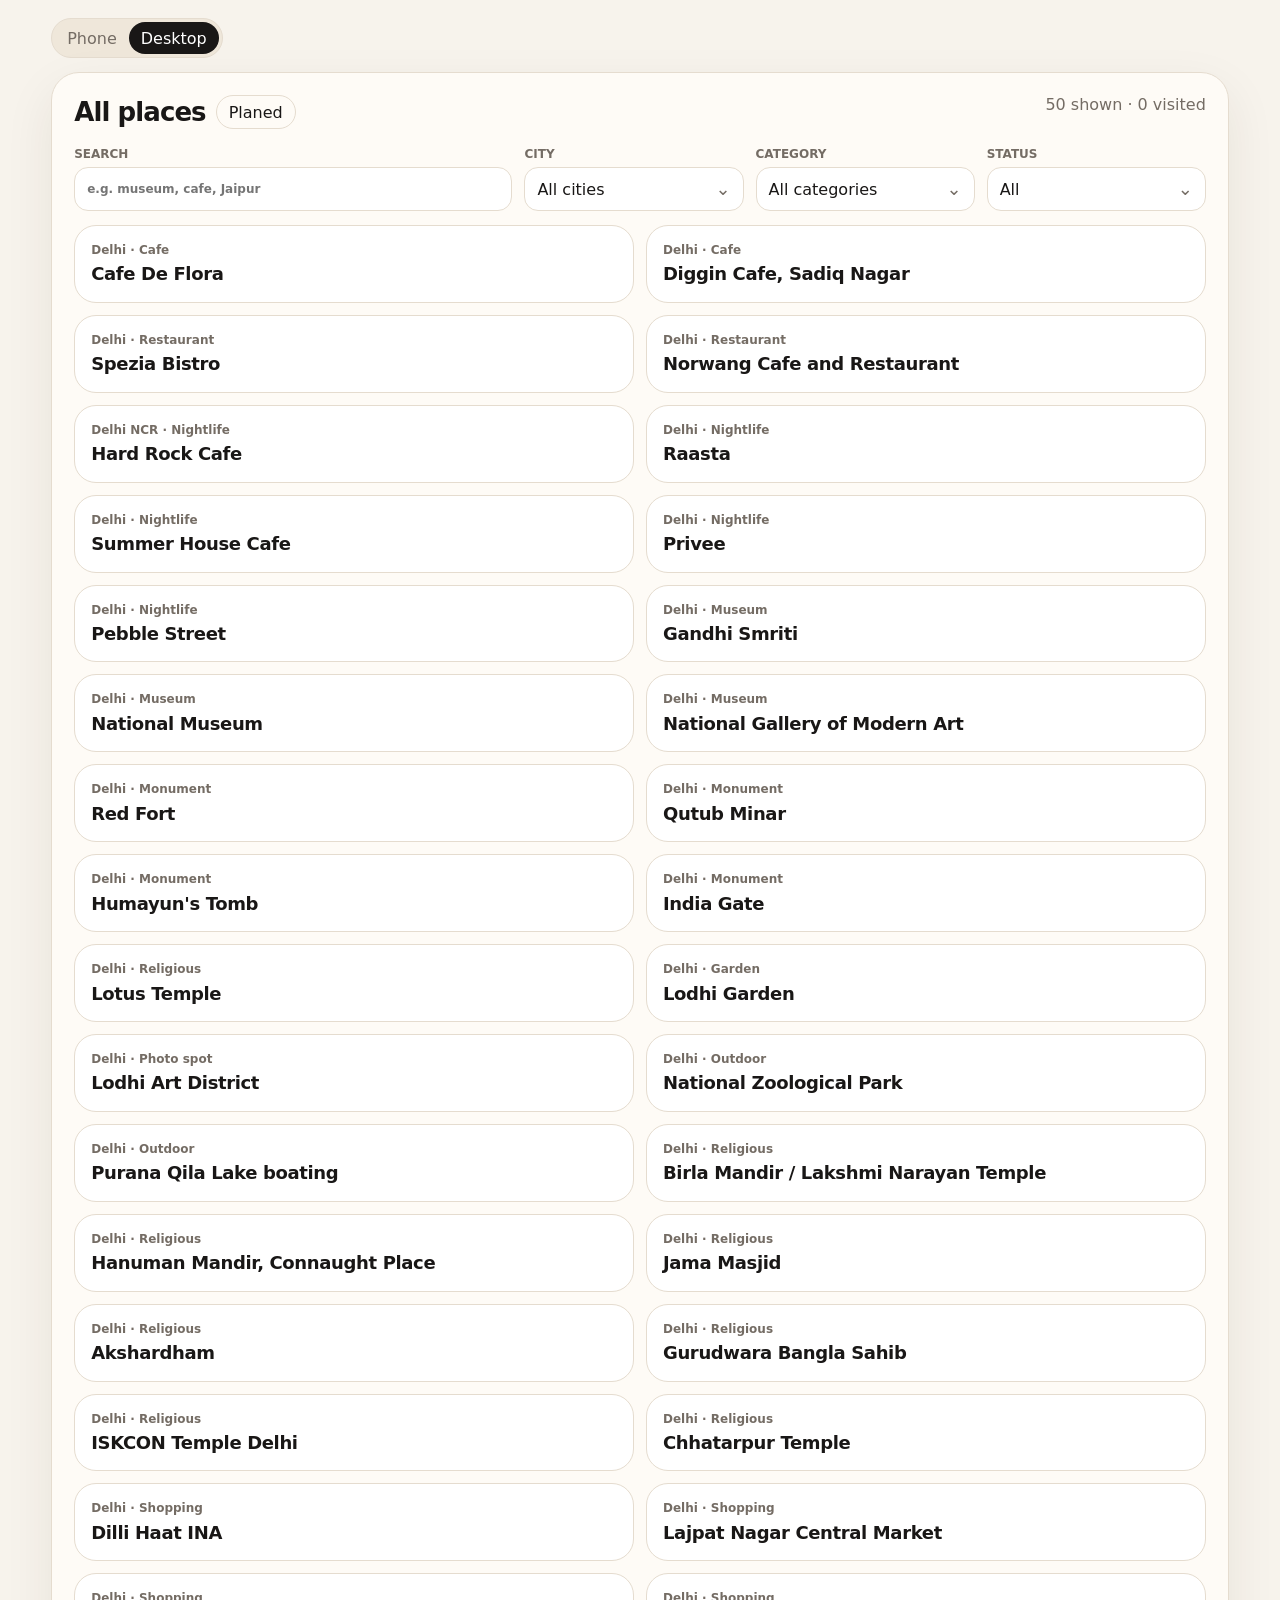
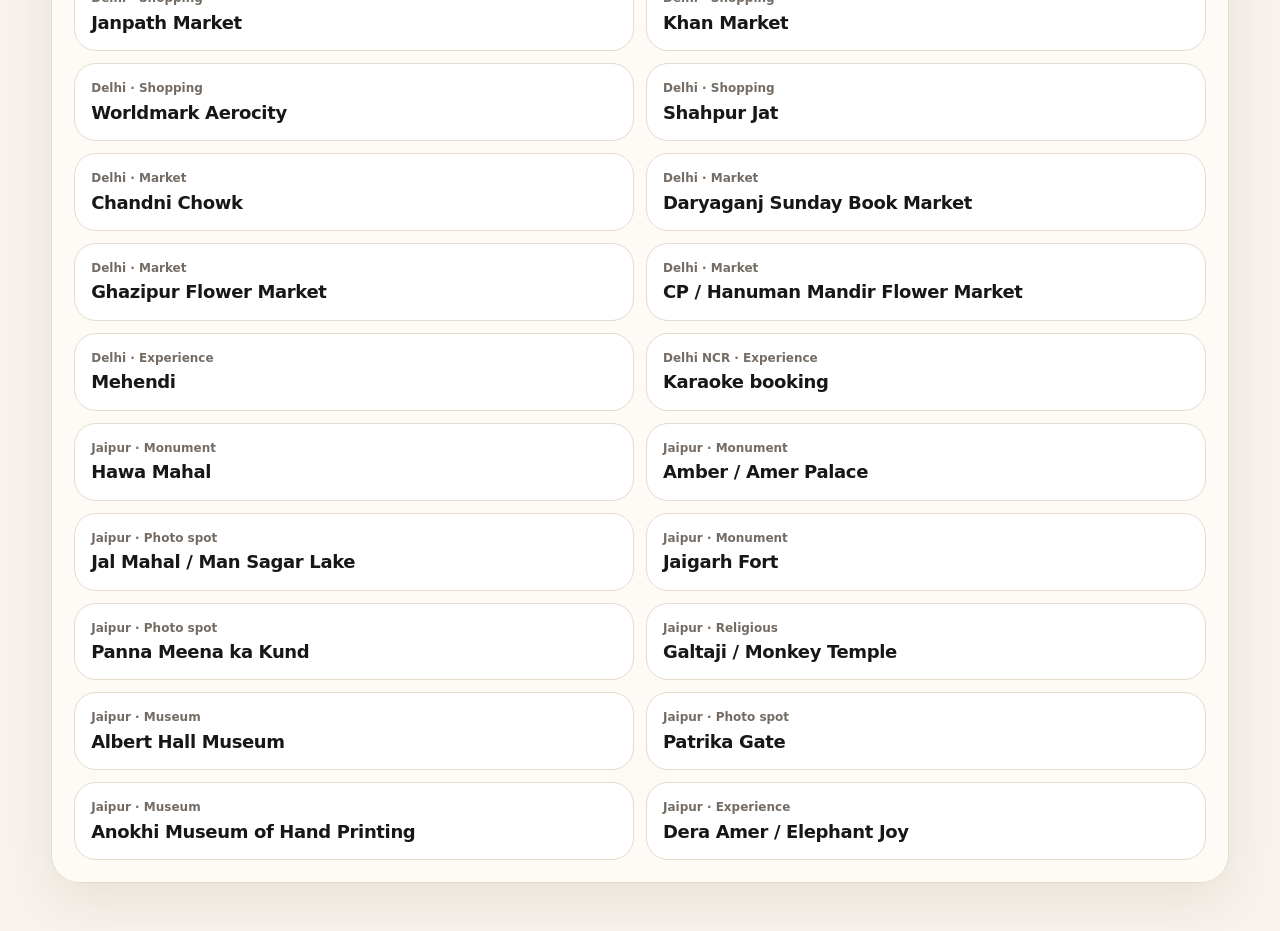
==== index.html @ 7d2276e4 "Create India trip board" ====
<!doctype html>
<html lang="en">
  <head>
    <meta charset="utf-8" />
    <meta name="viewport" content="width=device-width, initial-scale=1" />
    <title>India Trip Board</title>
    <link rel="stylesheet" href="./styles.css" />
  </head>
  <body>
    <header class="app-header">
      <div class="header-actions">
        <div class="view-toggle" role="group" aria-label="Preview layout">
          <button id="phoneView" type="button" aria-pressed="false">Phone</button>
          <button id="desktopView" type="button" aria-pressed="false">Desktop</button>
        </div>
      </div>
    </header>

    <main class="layout">
      <section class="panel place-bank" aria-labelledby="placeBankTitle">
        <div class="panel-head">
          <div class="title-row">
            <h2 id="placeBankTitle">All places</h2>
            <button id="planToggle" type="button" class="ghost compact-toggle" aria-expanded="false">
              Planed
            </button>
          </div>
          <p id="resultCount" class="count"></p>
        </div>

        <section id="planPanel" class="inline-plan" aria-labelledby="planTitle" hidden>
          <h2 id="planTitle">Planed</h2>
          <div id="dayPlan" class="day-plan"></div>
        </section>

        <div class="controls">
          <label class="search-control">
            Search
            <input id="searchInput" type="search" placeholder="e.g. museum, cafe, Jaipur" />
          </label>
          <div class="filter-menu">
            <span class="filter-label">City</span>
            <button id="cityFilter" class="filter-trigger" type="button" aria-expanded="false">
              All cities
            </button>
            <div id="cityOptions" class="filter-options" hidden></div>
          </div>
          <div class="filter-menu">
            <span class="filter-label">Category</span>
            <button id="categoryFilter" class="filter-trigger" type="button" aria-expanded="false">
              All categories
            </button>
            <div id="categoryOptions" class="filter-options" hidden></div>
          </div>
          <div class="filter-menu">
            <span class="filter-label">Status</span>
            <button id="statusFilter" class="filter-trigger" type="button" aria-expanded="false">
              All
            </button>
            <div id="statusOptions" class="filter-options" hidden></div>
          </div>
        </div>

        <div id="placeList" class="place-list"></div>
      </section>
    </main>

    <section id="detailShell" class="detail-shell" aria-hidden="true">
      <div id="detailBackdrop" class="detail-backdrop"></div>
      <aside class="detail-panel" aria-labelledby="detailTitle">
        <div class="drawer-handle" aria-hidden="true"></div>
        <div class="detail-head">
          <div>
            <p id="detailMeta" class="meta"></p>
            <h2 id="detailTitle"></h2>
          </div>
          <button id="detailClose" class="icon-close" type="button" aria-label="Close details">×</button>
        </div>
        <div id="detailHero" class="detail-hero"></div>
        <p id="detailNotes" class="detail-notes"></p>
        <dl class="detail-facts">
          <div>
            <dt>Good for</dt>
            <dd id="detailPriority"></dd>
          </div>
          <div>
            <dt>Status</dt>
            <dd id="detailStatus"></dd>
          </div>
        </dl>
        <div class="detail-actions">
          <button id="detailVisited" type="button"></button>
          <a id="detailMap" class="detail-map" target="_blank" rel="noreferrer">Open in Google Maps</a>
        </div>
      </aside>
    </section>

    <template id="placeTemplate">
      <article class="place-card">
        <div class="place-main">
          <div>
            <p class="meta"></p>
            <h3></h3>
          </div>
          <span class="badge"></span>
        </div>
      </article>
    </template>

    <script src="./app.js"></script>
  </body>
</html>
---- styles.css ----
:root {
  color-scheme: light;
  --bg: #f7f3ec;
  --card: #fffdf9;
  --ink: #191716;
  --muted: #746c64;
  --line: #e5dccf;
  --accent: #c45a2d;
  --accent-2: #245f73;
  --good: #28784c;
  --soft: #fff4df;
  --shadow: 0 18px 50px rgba(50, 34, 19, 0.08);
}

* {
  box-sizing: border-box;
}

body {
  margin: 0;
  background: var(--bg);
  color: var(--ink);
  font-family:
    Inter, ui-sans-serif, system-ui, -apple-system, BlinkMacSystemFont, "Segoe UI",
    sans-serif;
}

button,
input {
  font: inherit;
}

button {
  border: 0;
  border-radius: 999px;
  background: var(--ink);
  color: white;
  cursor: pointer;
  display: inline-flex;
  align-items: center;
  justify-content: center;
  min-height: 38px;
  padding: 0 14px;
  text-decoration: none;
}

button:hover {
  transform: translateY(-1px);
}

a {
  color: inherit;
}

.ghost {
  background: transparent;
  border: 1px solid var(--line);
  color: var(--ink);
}

.app-header {
  align-items: center;
  display: flex;
  gap: 24px;
  justify-content: flex-start;
  padding: 18px clamp(18px, 4vw, 56px) 14px;
}

.panel h2,
.place-card h3 {
  margin: 0;
}

.lede {
  color: var(--muted);
  font-size: 16px;
  line-height: 1.5;
  margin: 14px 0 0;
  max-width: 720px;
}

.eyebrow {
  color: var(--accent);
  font-size: 12px;
  font-weight: 800;
  letter-spacing: 0.13em;
  margin: 0 0 8px;
  text-transform: uppercase;
}

.header-actions {
  align-items: center;
  display: flex;
  flex-wrap: wrap;
  gap: 10px;
  justify-content: flex-end;
}

.view-toggle {
  background: #efe7da;
  border: 1px solid var(--line);
  border-radius: 999px;
  display: inline-flex;
  padding: 3px;
}

.view-toggle button {
  background: transparent;
  color: var(--muted);
  min-height: 32px;
  padding: 0 12px;
}

.view-toggle button[aria-pressed="true"] {
  background: var(--ink);
  color: white;
}

.layout {
  display: block;
  padding: 0 clamp(18px, 4vw, 56px) 48px;
}

.panel {
  background: rgba(255, 253, 249, 0.86);
  border: 1px solid var(--line);
  border-radius: 28px;
  box-shadow: var(--shadow);
  padding: 22px;
}

.place-bank {
  position: relative;
}

.panel-head {
  align-items: start;
  display: flex;
  gap: 16px;
  justify-content: space-between;
  margin-bottom: 18px;
}

.title-row {
  align-items: center;
  display: flex;
  flex-wrap: wrap;
  gap: 10px;
}

.panel h2 {
  font-size: 26px;
  letter-spacing: -0.035em;
}

.count {
  color: var(--muted);
  margin: 0;
}

.compact-toggle {
  min-height: 34px;
  padding: 0 12px;
}

.compact-toggle[aria-expanded="true"] {
  background: var(--ink);
  color: white;
}

.controls {
  display: grid;
  gap: 12px;
  grid-template-columns: 1.4fr repeat(3, minmax(130px, 0.7fr));
  margin-bottom: 14px;
}

label {
  color: var(--muted);
  display: grid;
  font-size: 12px;
  font-weight: 700;
  gap: 6px;
  text-transform: uppercase;
}

input,
.filter-trigger {
  background: white;
  border: 1px solid var(--line);
  border-radius: 14px;
  color: var(--ink);
  min-height: 44px;
  padding: 0 12px;
  text-transform: none;
}

.filter-menu {
  display: grid;
  gap: 6px;
  position: relative;
}

.filter-label {
  color: var(--muted);
  font-size: 12px;
  font-weight: 700;
  text-transform: uppercase;
}

.filter-trigger {
  justify-content: space-between;
  width: 100%;
}

.filter-trigger::after {
  color: var(--muted);
  content: "⌄";
  font-size: 18px;
  line-height: 1;
}

.filter-trigger[aria-expanded="true"] {
  border-color: rgba(36, 95, 115, 0.45);
}

.filter-options {
  background: white;
  border: 1px solid var(--line);
  border-radius: 16px;
  box-shadow: 0 18px 50px rgba(50, 34, 19, 0.16);
  display: grid;
  left: 0;
  max-height: 280px;
  overflow: auto;
  padding: 6px;
  position: absolute;
  right: 0;
  top: calc(100% + 6px);
  z-index: 30;
}

.filter-options[hidden] {
  display: none;
}

.filter-option {
  background: white;
  border-radius: 12px;
  color: var(--ink);
  justify-content: flex-start;
  min-height: 40px;
  padding: 0 12px;
  text-align: left;
  width: 100%;
}

.filter-option:hover,
.filter-trigger:hover {
  transform: none;
}

.filter-option[aria-selected="true"] {
  background: var(--ink);
  color: white;
}

.place-list {
  display: grid;
  gap: 12px;
  grid-template-columns: repeat(2, minmax(0, 1fr));
}

.place-card {
  background: white;
  border: 1px solid var(--line);
  border-radius: 22px;
  cursor: pointer;
  display: grid;
  gap: 12px;
  padding: 16px;
  transition:
    border-color 140ms ease,
    box-shadow 140ms ease,
    transform 140ms ease;
  touch-action: manipulation;
  user-select: none;
}

.place-card:hover {
  border-color: rgba(36, 95, 115, 0.35);
  box-shadow: 0 12px 28px rgba(50, 34, 19, 0.08);
  transform: translateY(-1px);
}

.place-card.visited {
  background: #f3fbf5;
  border-color: rgba(40, 120, 76, 0.38);
  opacity: 0.72;
}

.place-main {
  align-items: start;
  display: flex;
  gap: 10px;
  justify-content: space-between;
}

.meta {
  color: var(--muted);
  line-height: 1.45;
  margin: 0;
}

.meta {
  font-size: 12px;
  font-weight: 750;
}

.place-card h3 {
  font-size: 18px;
  letter-spacing: -0.02em;
  line-height: 1.25;
  margin-top: 4px;
}

.badge {
  background: var(--soft);
  border-radius: 999px;
  color: #8b4a17;
  flex: none;
  font-size: 12px;
  font-weight: 800;
  padding: 6px 9px;
}

.badge[hidden] {
  display: none;
}

.badge.visited {
  background: #e0f3e7;
  color: var(--good);
}

.day-plan {
  display: grid;
  gap: 10px;
}

.inline-plan {
  background: #fbf6ed;
  border: 1px solid var(--line);
  border-radius: 20px;
  box-shadow: 0 18px 50px rgba(50, 34, 19, 0.16);
  left: 22px;
  max-height: min(62vh, 520px);
  overflow: auto;
  padding: 14px;
  position: absolute;
  right: 22px;
  top: 76px;
  z-index: 15;
}

.inline-plan h2 {
  font-size: 20px;
  margin: 0 0 12px;
}

.day-card {
  background: white;
  border: 1px solid var(--line);
  border-radius: 18px;
  padding: 13px;
}

.day-card h3 {
  font-size: 16px;
  letter-spacing: -0.02em;
  margin: 0;
}

.day-card ul {
  color: var(--muted);
  line-height: 1.45;
  margin: 8px 0 0;
  padding-left: 18px;
}

.empty {
  color: var(--muted);
  margin: 0;
  padding: 18px;
  text-align: center;
}

.detail-shell {
  display: none;
}

.detail-shell.open {
  display: block;
}

.detail-backdrop {
  background: rgba(25, 23, 22, 0.26);
  inset: 0;
  position: fixed;
  z-index: 80;
}

.detail-panel {
  background: white;
  box-shadow: -18px 0 50px rgba(50, 34, 19, 0.18);
  display: flex;
  flex-direction: column;
  gap: 18px;
  max-width: min(440px, 100vw);
  overflow: auto;
  padding: 26px;
  position: fixed;
  right: 0;
  top: 0;
  bottom: 0;
  width: min(440px, 100vw);
  z-index: 90;
}

.detail-head {
  align-items: start;
  border-bottom: 1px solid var(--line);
  display: flex;
  gap: 14px;
  justify-content: space-between;
  padding-bottom: 16px;
}

.detail-head h2 {
  font-size: 25px;
  letter-spacing: -0.03em;
  line-height: 1.08;
  margin: 4px 0 0;
}

.icon-close {
  background: #f2ebe1;
  color: var(--muted);
  flex: none;
  font-size: 24px;
  line-height: 1;
  min-height: 36px;
  min-width: 36px;
  padding: 0;
}

.detail-hero {
  align-items: center;
  background:
    radial-gradient(circle at 20% 20%, rgba(196, 90, 45, 0.22), transparent 28%),
    radial-gradient(circle at 80% 30%, rgba(36, 95, 115, 0.2), transparent 26%),
    linear-gradient(135deg, #fff4df, #eef8f2);
  border: 1px solid var(--line);
  border-radius: 18px;
  color: rgba(25, 23, 22, 0.72);
  display: flex;
  font-size: 54px;
  justify-content: center;
  min-height: 150px;
}

.detail-notes {
  color: #4e4841;
  font-size: 16px;
  line-height: 1.55;
  margin: 0;
}

.detail-facts {
  display: grid;
  gap: 10px;
  margin: 0;
}

.detail-facts div {
  border-top: 1px solid var(--line);
  display: grid;
  gap: 4px;
  padding-top: 10px;
}

.detail-facts dt {
  color: var(--muted);
  font-size: 12px;
  font-weight: 800;
  letter-spacing: 0.08em;
  text-transform: uppercase;
}

.detail-facts dd {
  margin: 0;
}

.detail-actions {
  display: grid;
  gap: 10px;
  margin-top: auto;
}

.detail-map {
  align-items: center;
  background: var(--ink);
  border-radius: 14px;
  color: white;
  display: inline-flex;
  font-weight: 750;
  justify-content: center;
  min-height: 48px;
  padding: 0 14px;
  text-decoration: none;
}

.drawer-handle {
  display: none;
}

@media (max-width: 1050px) {
  .place-list,
  .controls {
    grid-template-columns: 1fr;
  }

  .app-header {
    align-items: stretch;
    flex-direction: column;
  }

  .header-actions {
    justify-content: flex-start;
  }

}

body.view-phone {
  background:
    linear-gradient(90deg, rgba(25, 23, 22, 0.06), transparent 12%, transparent 88%, rgba(25, 23, 22, 0.06)),
    var(--bg);
}

body.view-phone .app-header,
body.view-phone .layout {
  margin-left: auto;
  margin-right: auto;
  max-width: 430px;
  padding-left: 12px;
  padding-right: 12px;
}

body.view-phone .app-header {
  align-items: stretch;
  flex-direction: column;
  gap: 10px;
  padding-bottom: 10px;
  padding-top: 10px;
}

body.view-phone .lede {
  font-size: 14px;
  margin-top: 10px;
}

body.view-phone .header-actions {
  justify-content: flex-start;
}

body.view-phone .layout {
  display: flex;
  flex-direction: column;
  gap: 14px;
  padding-bottom: 28px;
}

body.view-phone .place-bank {
  order: 1;
}

body.view-phone .panel {
  border-radius: 22px;
  padding: 16px;
}

body.view-phone .panel-head {
  align-items: center;
  margin-bottom: 12px;
}

body.view-phone .panel h2 {
  font-size: 22px;
}

body.view-phone .controls {
  grid-template-columns: 1fr 1fr;
}

body.view-phone .controls label:first-child {
  grid-column: 1 / -1;
}

body.view-phone .place-list {
  grid-template-columns: 1fr;
}

body.view-phone .place-card {
  border-radius: 18px;
  padding: 14px;
}

body.view-phone .place-card h3 {
  font-size: 17px;
}

body.view-phone .inline-plan {
  border-radius: 16px;
  left: 12px;
  max-height: min(58dvh, 440px);
  padding: 12px;
  right: 12px;
  top: 62px;
}

body.view-phone .detail-backdrop {
  background: rgba(25, 23, 22, 0.38);
}

body.view-phone .detail-panel {
  border-radius: 24px 24px 0 0;
  bottom: 0;
  box-shadow: 0 -18px 50px rgba(50, 34, 19, 0.2);
  left: 50%;
  max-height: min(82dvh, 680px);
  max-width: 430px;
  padding: 14px 16px 18px;
  right: auto;
  top: auto;
  transform: translateX(-50%);
  width: min(100vw, 430px);
}

body.view-phone .drawer-handle {
  background: #ddd5ca;
  border-radius: 999px;
  display: block;
  height: 5px;
  margin: 0 auto 4px;
  width: 48px;
}

body.view-phone .detail-head h2 {
  font-size: 22px;
}

body.view-phone .detail-hero {
  min-height: 118px;
}

body.view-desktop .app-header,
body.view-desktop .layout {
  max-width: none;
}
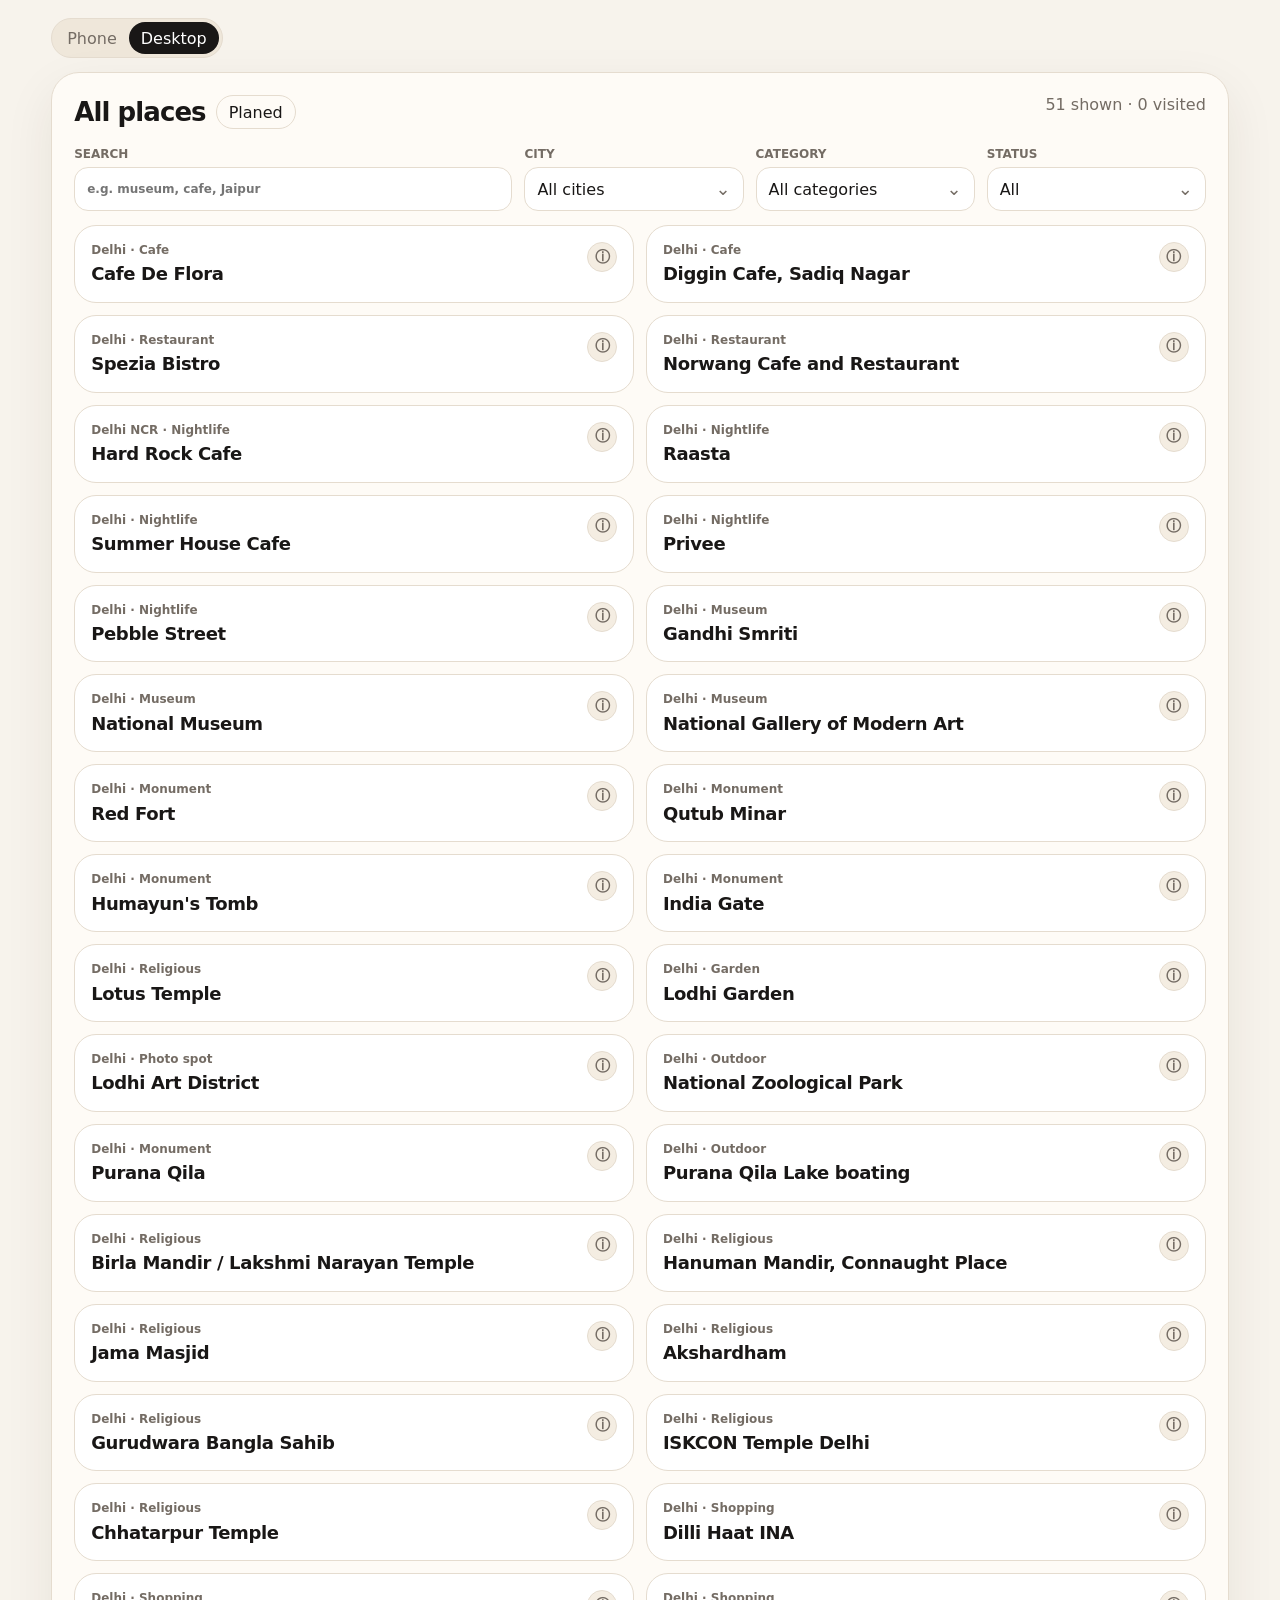
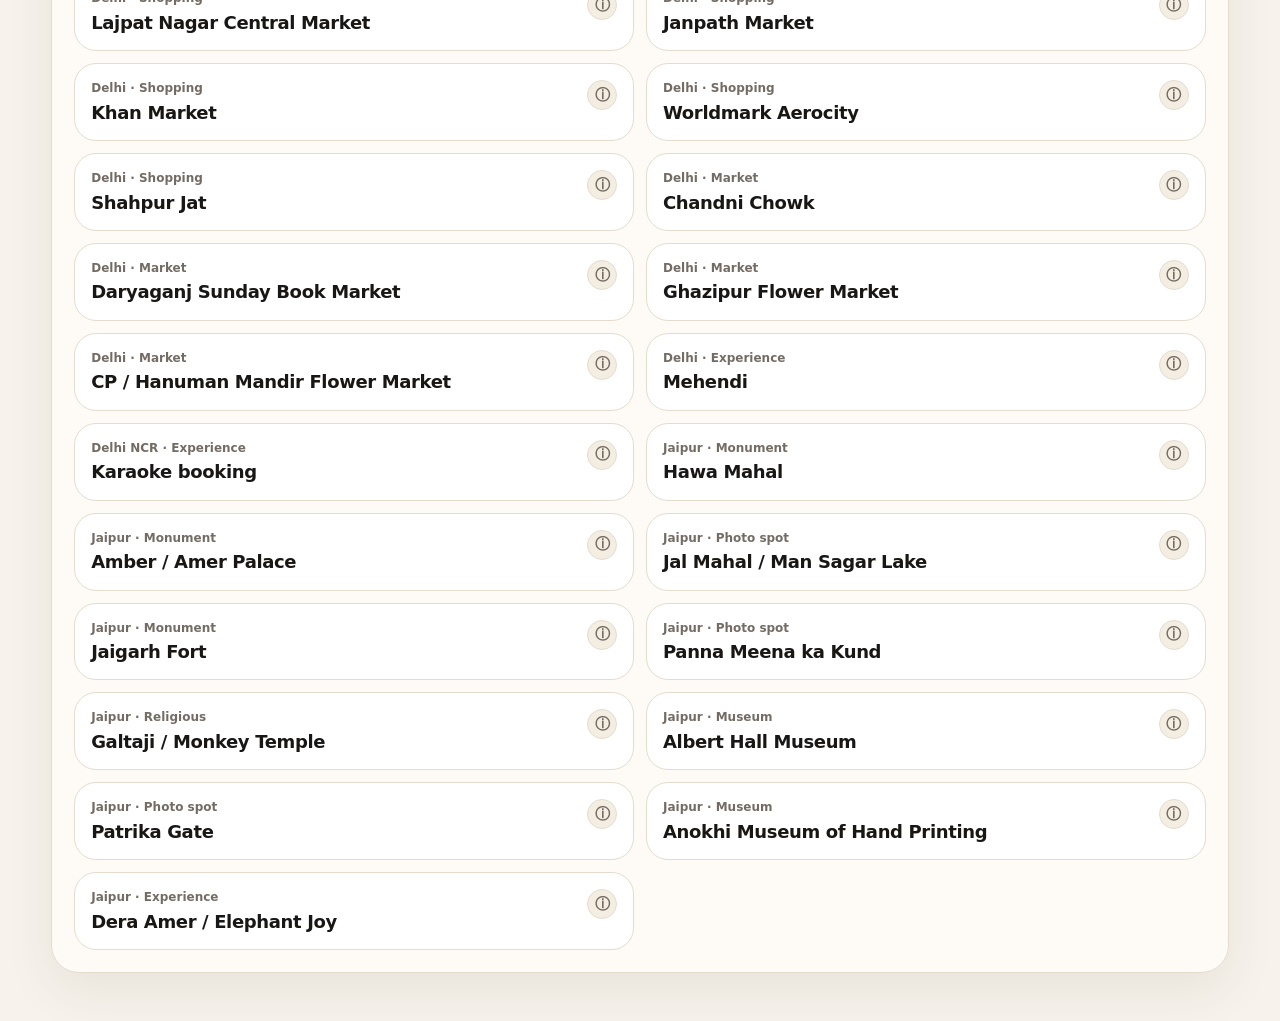
==== commit d3ff3003: "Add place wiki pages" ====
--- a/index.html
+++ b/index.html
@@ -102,7 +102,10 @@
             <p class="meta"></p>
             <h3></h3>
           </div>
-          <span class="badge"></span>
+          <div class="place-side">
+            <a class="wiki-link" aria-label="Open wiki page" title="Open wiki page">ⓘ</a>
+            <span class="badge"></span>
+          </div>
         </div>
       </article>
     </template>
--- a/styles.css
+++ b/styles.css
@@ -306,6 +306,36 @@
   justify-content: space-between;
 }
 
+.place-side {
+  align-items: end;
+  display: grid;
+  flex: none;
+  gap: 8px;
+  justify-items: end;
+}
+
+.wiki-link {
+  align-items: center;
+  background: #f4ede2;
+  border: 1px solid var(--line);
+  border-radius: 999px;
+  color: var(--muted);
+  display: inline-flex;
+  font-size: 15px;
+  font-weight: 850;
+  height: 30px;
+  justify-content: center;
+  line-height: 1;
+  text-decoration: none;
+  width: 30px;
+}
+
+.wiki-link:hover {
+  background: var(--ink);
+  color: white;
+  transform: translateY(-1px);
+}
+
 .meta {
   color: var(--muted);
   line-height: 1.45;
@@ -667,3 +697,135 @@
 body.view-desktop .layout {
   max-width: none;
 }
+
+.wiki-body {
+  min-height: 100vh;
+}
+
+.wiki-shell {
+  margin: 0 auto;
+  max-width: 760px;
+  padding: 18px clamp(14px, 4vw, 28px) 42px;
+}
+
+.wiki-nav {
+  align-items: center;
+  display: flex;
+  justify-content: space-between;
+  margin-bottom: 14px;
+}
+
+.back-link,
+.wiki-map {
+  align-items: center;
+  background: #efe7da;
+  border: 1px solid var(--line);
+  border-radius: 999px;
+  color: var(--ink);
+  display: inline-flex;
+  font-weight: 750;
+  min-height: 38px;
+  padding: 0 14px;
+  text-decoration: none;
+}
+
+.wiki-map {
+  background: var(--ink);
+  color: white;
+}
+
+.wiki-page {
+  background: rgba(255, 253, 249, 0.9);
+  border: 1px solid var(--line);
+  border-radius: 28px;
+  box-shadow: var(--shadow);
+  padding: clamp(18px, 4vw, 30px);
+}
+
+.wiki-hero {
+  align-items: center;
+  border-bottom: 1px solid var(--line);
+  display: flex;
+  gap: 14px;
+  padding-bottom: 18px;
+}
+
+.wiki-icon {
+  align-items: center;
+  background:
+    radial-gradient(circle at 25% 20%, rgba(196, 90, 45, 0.18), transparent 30%),
+    linear-gradient(135deg, #fff4df, #eef8f2);
+  border: 1px solid var(--line);
+  border-radius: 20px;
+  display: flex;
+  flex: none;
+  font-size: 34px;
+  height: 74px;
+  justify-content: center;
+  width: 74px;
+}
+
+.wiki-page h1 {
+  font-size: clamp(30px, 7vw, 46px);
+  letter-spacing: -0.05em;
+  line-height: 0.98;
+  margin: 4px 0 0;
+}
+
+.wiki-intro {
+  color: #3f3933;
+  font-size: 18px;
+  line-height: 1.62;
+  margin: 22px 0;
+}
+
+.wiki-section {
+  border-top: 1px solid var(--line);
+  padding: 18px 0 0;
+}
+
+.wiki-section + .wiki-section {
+  margin-top: 18px;
+}
+
+.wiki-section h2 {
+  font-size: 20px;
+  letter-spacing: -0.03em;
+  margin: 0 0 10px;
+}
+
+.wiki-section ul {
+  color: #4e4841;
+  display: grid;
+  gap: 9px;
+  line-height: 1.55;
+  margin: 0;
+  padding-left: 20px;
+}
+
+.wiki-note p {
+  color: var(--muted);
+  line-height: 1.55;
+  margin: 0;
+}
+
+@media (max-width: 560px) {
+  .wiki-shell {
+    padding-top: 12px;
+  }
+
+  .wiki-page {
+    border-radius: 22px;
+  }
+
+  .wiki-hero {
+    align-items: flex-start;
+  }
+
+  .wiki-icon {
+    border-radius: 16px;
+    font-size: 28px;
+    height: 58px;
+    width: 58px;
+  }
+}
